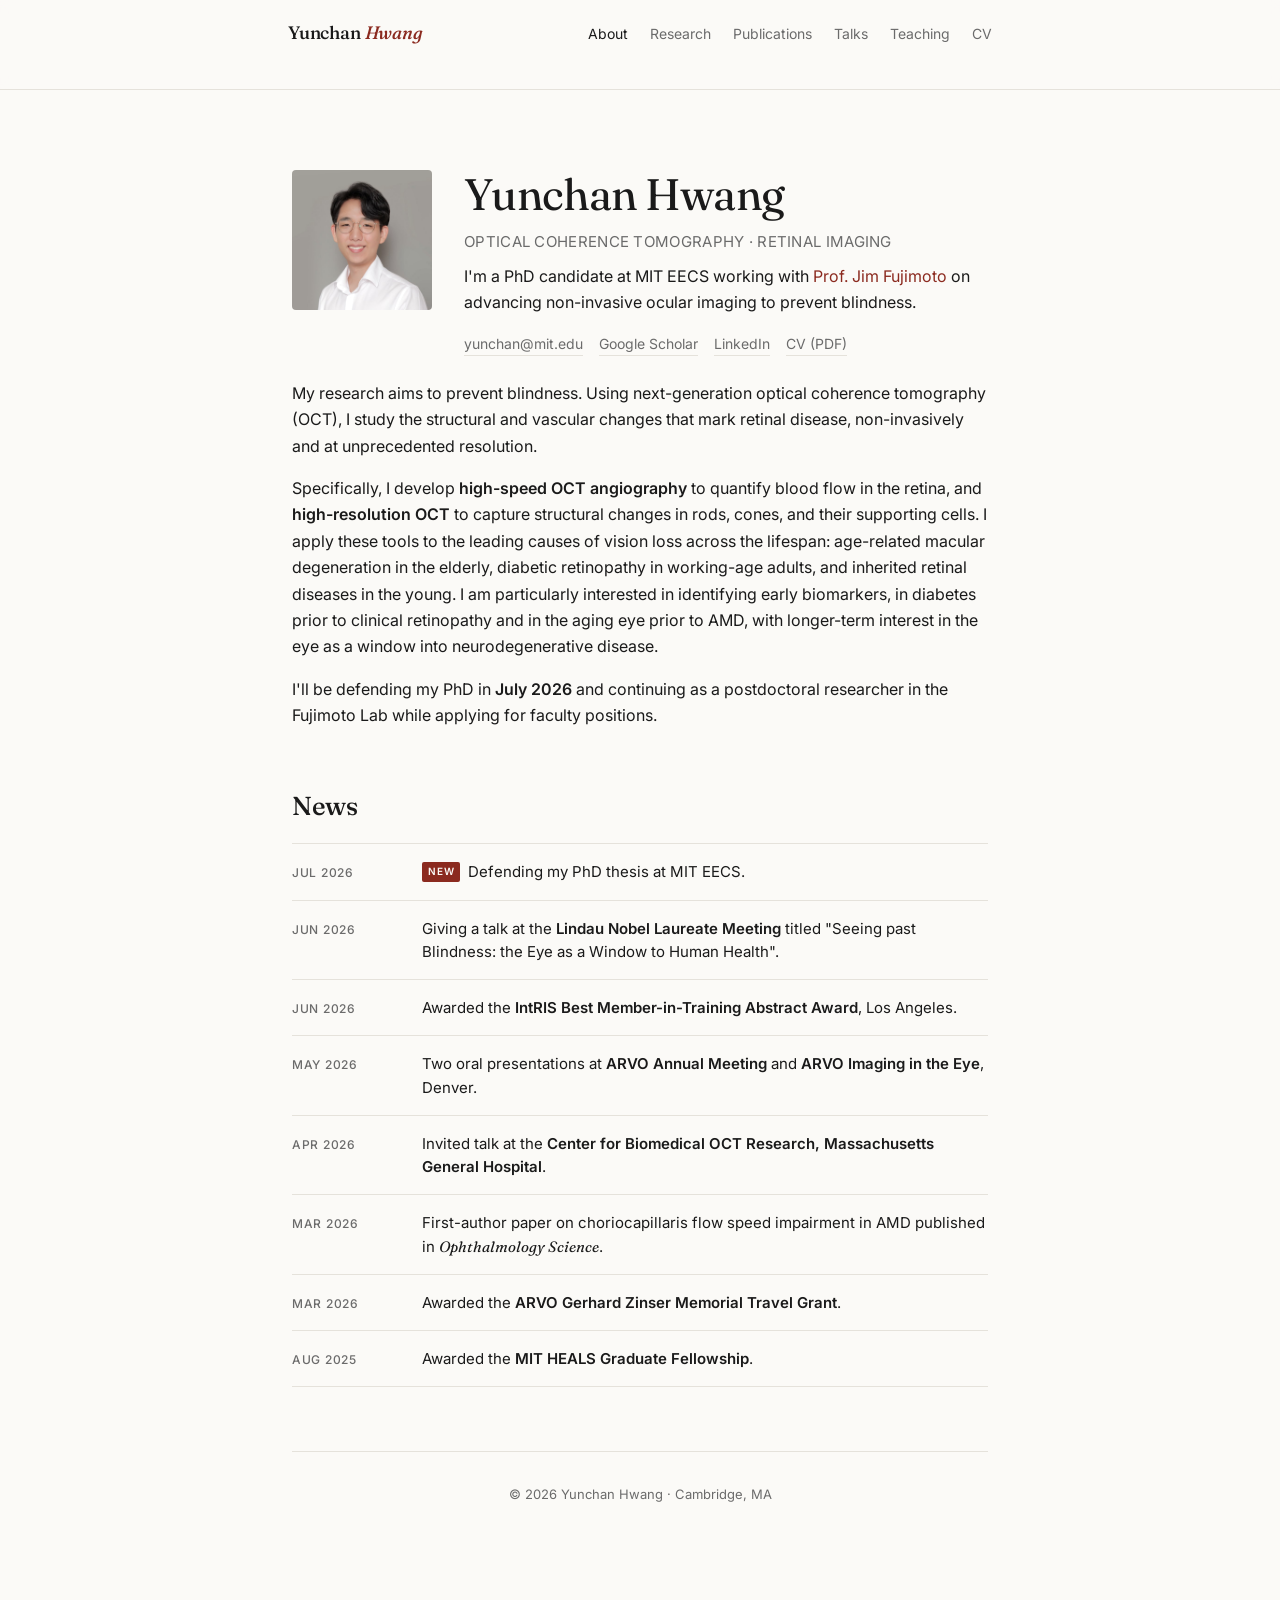
==== index.html @ 3dc6cbd8 "Site rewrite" ====
<!DOCTYPE html>
<html lang="en">
<head>
  <meta charset="UTF-8">
  <meta name="viewport" content="width=device-width, initial-scale=1.0">
  <title>Yunchan Hwang</title>
  <meta name="description" content="Yunchan Hwang — PhD candidate at MIT, developing optical coherence tomography to prevent blindness.">
  <link rel="stylesheet" href="assets/style.css">
</head>
<body>

<nav class="top">
  <div class="inner">
    <a href="index.html" class="brand">Yunchan <em>Hwang</em></a>
    <ul>
      <li><a href="index.html" class="current">About</a></li>
      <li><a href="research.html">Research</a></li>
      <li><a href="publications.html">Publications</a></li>
      <li><a href="talks.html">Talks</a></li>
      <li><a href="teaching.html">Teaching</a></li>
      <li><a href="papers/Hwang_CV.pdf">CV</a></li>
    </ul>
  </div>
</nav>

<main class="wrap">

  <section class="hero reveal">
    <img src="assets/photo.jpg" alt="Yunchan Hwang">
    <div class="who">
      <h1>Yunchan Hwang
        <span class="sub">Optical Coherence Tomography · Retinal Imaging</span>
      </h1>
      <p>I'm a PhD candidate at MIT EECS working with <a href="https://www.eecs.mit.edu/people/james-fujimoto" target="_blank" rel="noopener">Prof. Jim Fujimoto</a> on advancing non-invasive ocular imaging to prevent blindness.</p>
      <div class="contact-row">
        <a href="mailto:yunchan@mit.edu">yunchan@mit.edu</a>
        <a href="https://scholar.google.com/citations?user=w0-8Y4QAAAAJ&hl=en/" target="_blank" rel="noopener">Google Scholar</a>
        <a href="https://www.linkedin.com/in/yunchan-hwang-60914025a/" target="_blank" rel="noopener">LinkedIn</a>
        <a href="papers/Hwang_CV.pdf">CV (PDF)</a>
      </div>
    </div>
  </section>

  <section class="reveal">
    <p>My research aims to prevent blindness. Using next-generation optical coherence tomography (OCT), I study the structural and vascular changes that mark retinal disease, non-invasively and at unprecedented resolution.</p>

    <p>Specifically, I develop <strong>high-speed OCT angiography</strong> to quantify blood flow in the retina, and <strong>high-resolution OCT</strong> to capture structural changes in rods, cones, and their supporting cells. 
      I apply these tools to the leading causes of vision loss across the lifespan: age-related macular degeneration in the elderly, diabetic retinopathy in working-age adults, and inherited retinal diseases in the young.
      I am particularly interested in identifying early biomarkers, in diabetes prior to clinical retinopathy and in the aging eye prior to AMD, with longer-term interest in the eye as a window into neurodegenerative disease.</p>

    <p>I'll be defending my PhD in <strong>July 2026</strong> and continuing as a postdoctoral researcher in the Fujimoto Lab while applying for faculty positions.</p>

  </section>

  <h2 class="reveal">News</h2>
  <ul class="news">
    <li>
      <span class="when">Jul 2026</span>
      <span class="what"><span class="new-tag">new</span>Defending my PhD thesis at MIT EECS.</span>
    </li>
    <li>
      <span class="when">Jun 2026</span>
      <span class="what">Giving a talk at the <strong>Lindau Nobel Laureate Meeting</strong> titled "Seeing past Blindness: the Eye as a Window to Human Health".</span>
    </li>
    <li>
      <span class="when">Jun 2026</span>
      <span class="what">Awarded the <strong>IntRIS Best Member-in-Training Abstract Award</strong>, Los Angeles.</span>
    </li>
    <li>
      <span class="when">May 2026</span>
      <span class="what">Two oral presentations at <strong>ARVO Annual Meeting</strong> and <strong>ARVO Imaging in the Eye</strong>, Denver.</span>
    </li>
    <li>
      <span class="when">Apr 2026</span>
      <span class="what">Invited talk at the <strong>Center for Biomedical OCT Research, Massachusetts General Hospital</strong>.</span>
    </li>
    <li>
      <span class="when">Mar 2026</span>
      <span class="what">First-author paper on choriocapillaris flow speed impairment in AMD published in <em>Ophthalmology Science</em>.</span>
    </li>
    <li>
      <span class="when">Mar 2026</span>
      <span class="what">Awarded the <strong>ARVO Gerhard Zinser Memorial Travel Grant</strong>.</span>
    </li>
    <li>
      <span class="when">Aug 2025</span>
      <span class="what">Awarded the <strong>MIT HEALS Graduate Fellowship</strong>.</span>
    </li>
  </ul>

  <footer>© 2026 Yunchan Hwang · Cambridge, MA</footer>

</main>

</body>
</html>
---- assets/style.css ----
/* ============================================================
   Yunchan Hwang — personal site
   Refined editorial style. One stylesheet for the whole site.
   ============================================================ */

@import url('https://fonts.googleapis.com/css2?family=Fraunces:opsz,wght@9..144,300;9..144,400;9..144,500;9..144,600&family=Inter:wght@400;500;600&display=swap');

:root {
  --bg: #fbfaf7;          /* warm off-white, paper-like */
  --ink: #1a1a1a;         /* near-black text */
  --muted: #6b6b6b;       /* secondary text */
  --line: #e5e2db;        /* subtle dividers */
  --accent: #8b2a1f;      /* deep oxblood — borrowed from retinal vasculature */
  --highlight: #f4efe6;   /* card / hover */
  --serif: 'Fraunces', Georgia, serif;
  --sans: 'Inter', -apple-system, sans-serif;
  --maxw: 760px;
}

* { box-sizing: border-box; margin: 0; padding: 0; }

html { scroll-behavior: smooth; }

body {
  background: var(--bg);
  color: var(--ink);
  font-family: var(--sans);
  font-size: 16px;
  line-height: 1.65;
  -webkit-font-smoothing: antialiased;
  text-rendering: optimizeLegibility;
}

/* ---------- Layout ---------- */
.wrap {
  max-width: var(--maxw);
  margin: 0 auto;
  padding: 56px 28px 96px;
}

@media (min-width: 900px) {
  .wrap { padding: 80px 32px 120px; }
}

/* ---------- Top nav ---------- */
nav.top {
  border-bottom: 1px solid var(--line);
  background: var(--bg);
  position: sticky;
  top: 0;
  z-index: 10;
  backdrop-filter: blur(8px);
  background: rgba(251, 250, 247, 0.85);
}

nav.top .inner {
  max-width: var(--maxw);
  margin: 0 auto;
  padding: 18px 28px;
  display: flex;
  justify-content: space-between;
  align-items: baseline;
  gap: 24px;
  flex-wrap: wrap;
}

nav.top .brand {
  font-family: var(--serif);
  font-weight: 500;
  font-size: 18px;
  letter-spacing: -0.01em;
  color: var(--ink);
  text-decoration: none;
}

nav.top .brand em {
  font-style: italic;
  color: var(--accent);
}

nav.top ul {
  list-style: none;
  display: flex;
  gap: 22px;
  font-size: 14px;
}

nav.top a {
  color: var(--muted);
  text-decoration: none;
  transition: color 0.15s ease;
}

nav.top a:hover,
nav.top a.current {
  color: var(--ink);
}

/* ---------- Typography ---------- */
h1, h2, h3 {
  font-family: var(--serif);
  font-weight: 400;
  letter-spacing: -0.015em;
  color: var(--ink);
}

h1 {
  font-size: 44px;
  line-height: 1.1;
  margin-bottom: 8px;
  font-weight: 400;
}

h1 .sub {
  display: block;
  font-family: var(--sans);
  font-size: 15px;
  font-weight: 400;
  color: var(--muted);
  letter-spacing: 0.02em;
  text-transform: uppercase;
  margin-top: 16px;
}

h2 {
  font-size: 26px;
  margin: 56px 0 16px;
  font-weight: 500;
}

h3 {
  font-size: 19px;
  margin: 28px 0 8px;
  font-weight: 500;
}

p { margin-bottom: 16px; }

a { color: var(--accent); text-decoration: none; border-bottom: 1px solid transparent; transition: border-color 0.15s; }
a:hover { border-bottom-color: var(--accent); }

strong { font-weight: 600; }

em { font-style: italic; font-family: var(--serif); }

ul, ol { margin: 0 0 20px 24px; }
li { margin-bottom: 6px; }

hr {
  border: none;
  border-top: 1px solid var(--line);
  margin: 48px 0;
}

/* ---------- Hero (About page) ---------- */
.hero {
  display: grid;
  grid-template-columns: 1fr;
  gap: 32px;
  margin-bottom: 24px;
}

@media (min-width: 700px) {
  .hero { grid-template-columns: 140px 1fr; align-items: start; }
}

.hero img {
  width: 140px;
  height: 140px;
  object-fit: cover;
  border-radius: 4px;
  filter: grayscale(15%) contrast(1.02);
}

.hero .who h1 { margin-bottom: 12px; }
.hero .role {
  font-family: var(--serif);
  font-style: italic;
  color: var(--muted);
  font-size: 18px;
  margin-bottom: 8px;
}

.contact-row {
  font-size: 14px;
  color: var(--muted);
  margin-top: 14px;
  display: flex;
  gap: 16px;
  flex-wrap: wrap;
}

.contact-row a {
  color: var(--muted);
  border-bottom: 1px solid var(--line);
}
.contact-row a:hover { color: var(--ink); border-bottom-color: var(--ink); }

/* ---------- News list ---------- */
.news {
  list-style: none;
  margin-left: 0;
  border-top: 1px solid var(--line);
}

.news li {
  display: grid;
  grid-template-columns: 110px 1fr;
  gap: 20px;
  padding: 16px 0;
  border-bottom: 1px solid var(--line);
  font-size: 15px;
  margin: 0;
  align-items: start;
}

.news .when {
  color: var(--muted);
  font-size: 12px;
  letter-spacing: 0.06em;
  text-transform: uppercase;
  padding-top: 3px;
  white-space: nowrap;
  font-family: var(--sans);
  font-weight: 500;
}

.news .what { color: var(--ink); line-height: 1.55; }

.news .what .new-tag {
  display: inline-block;
  background: var(--accent);
  color: var(--bg);
  font-size: 10px;
  font-weight: 600;
  letter-spacing: 0.08em;
  text-transform: uppercase;
  padding: 2px 6px;
  border-radius: 2px;
  margin-right: 8px;
  vertical-align: 2px;
}

/* ---------- Research thrusts ---------- */
.thrust {
  margin-bottom: 36px;
  padding-bottom: 36px;
  border-bottom: 1px solid var(--line);
}
.thrust:last-child { border-bottom: none; }

.thrust .label {
  font-size: 12px;
  letter-spacing: 0.12em;
  text-transform: uppercase;
  color: var(--accent);
  margin-bottom: 6px;
  font-weight: 600;
}

/* ---------- Publications ---------- */
.year-band {
  font-family: var(--serif);
  font-size: 14px;
  color: var(--muted);
  letter-spacing: 0.06em;
  margin: 40px 0 12px;
  padding-bottom: 6px;
  border-bottom: 1px solid var(--line);
}

.pub {
  margin-bottom: 22px;
  font-size: 15px;
  line-height: 1.55;
}
.pub .authors { color: var(--ink); }
.pub .authors .me { font-weight: 600; }
.pub .title {
  font-family: var(--serif);
  font-style: italic;
  display: block;
  margin: 2px 0;
}
.pub .venue { color: var(--muted); font-size: 14px; }
.pub .links { font-size: 13px; margin-top: 4px; }
.pub .links a {
  color: var(--muted);
  border-bottom: 1px dotted var(--muted);
  margin-right: 10px;
}
.pub .links a:hover { color: var(--accent); border-bottom-color: var(--accent); }
.pub .tag {
  display: inline-block;
  background: var(--highlight);
  color: var(--accent);
  font-size: 11px;
  font-weight: 600;
  letter-spacing: 0.06em;
  text-transform: uppercase;
  padding: 1px 6px;
  border-radius: 2px;
  margin-left: 6px;
  vertical-align: 1px;
}

/* ---------- Talks ---------- */
.talk {
  display: grid;
  grid-template-columns: 100px 1fr;
  gap: 18px;
  padding: 12px 0;
  border-bottom: 1px solid var(--line);
  font-size: 15px;
}
.talk .date { color: var(--muted); font-size: 13px; padding-top: 2px; }
.talk .where { color: var(--muted); font-size: 14px; }
.talk.upcoming .date::after {
  content: "upcoming";
  display: block;
  font-size: 10px;
  color: var(--accent);
  font-weight: 600;
  letter-spacing: 0.08em;
  text-transform: uppercase;
  margin-top: 2px;
}

/* ---------- Buttons / CTA ---------- */
.button {
  display: inline-block;
  border: 1px solid var(--ink);
  color: var(--ink);
  padding: 8px 18px;
  font-size: 14px;
  border-radius: 2px;
  text-decoration: none;
  transition: all 0.15s ease;
}
.button:hover {
  background: var(--ink);
  color: var(--bg);
  border-color: var(--ink);
}

/* ---------- Footer ---------- */
footer {
  border-top: 1px solid var(--line);
  margin-top: 64px;
  padding: 32px 0;
  font-size: 13px;
  color: var(--muted);
  text-align: center;
}

/* ---------- Subtle reveal animation ---------- */
.reveal {
  opacity: 0;
  transform: translateY(8px);
  animation: rise 0.6s ease forwards;
}
.reveal:nth-child(2) { animation-delay: 0.05s; }
.reveal:nth-child(3) { animation-delay: 0.1s; }
.reveal:nth-child(4) { animation-delay: 0.15s; }

@keyframes rise {
  to { opacity: 1; transform: translateY(0); }
}

/* ---------- Simulator page specifics ---------- */
.sim-intro {
  background: var(--highlight);
  border-left: 3px solid var(--accent);
  padding: 18px 22px;
  margin: 24px 0 32px;
  font-size: 15px;
}

.disease-picker {
  display: flex;
  gap: 8px;
  flex-wrap: wrap;
  margin: 24px 0 28px;
}

.disease-picker button {
  background: transparent;
  border: 1px solid var(--line);
  color: var(--ink);
  font-family: var(--sans);
  font-size: 14px;
  padding: 10px 16px;
  border-radius: 2px;
  cursor: pointer;
  transition: all 0.15s ease;
}

.disease-picker button:hover {
  border-color: var(--ink);
}

.disease-picker button.active {
  background: var(--ink);
  color: var(--bg);
  border-color: var(--ink);
}

.sim-stage {
  display: grid;
  grid-template-columns: 1fr;
  gap: 12px;
  margin-bottom: 20px;
}

@media (min-width: 700px) {
  .sim-stage { grid-template-columns: 1fr 1fr; gap: 18px; }
}

.sim-panel {
  border: 1px solid var(--line);
  border-radius: 3px;
  overflow: hidden;
  background: #000;
  aspect-ratio: 1 / 1;
  position: relative;
}

.sim-panel canvas {
  display: block;
  width: 100%;
  height: 100%;
}

.sim-panel .panel-label {
  position: absolute;
  bottom: 10px;
  left: 12px;
  background: rgba(0,0,0,0.55);
  color: #f4efe6;
  font-size: 11px;
  letter-spacing: 0.12em;
  text-transform: uppercase;
  padding: 4px 8px;
  border-radius: 2px;
  pointer-events: none;
}

.sim-explain {
  font-size: 15px;
  color: var(--ink);
  padding: 18px 0;
  border-top: 1px solid var(--line);
}

.sim-explain .clinical {
  display: block;
  font-size: 12px;
  letter-spacing: 0.1em;
  text-transform: uppercase;
  color: var(--accent);
  margin-bottom: 10px;
  font-weight: 600;
}

.sim-controls {
  display: flex;
  gap: 18px;
  align-items: center;
  margin: 14px 0 22px;
  font-size: 14px;
  color: var(--muted);
  flex-wrap: wrap;
}

.sim-controls label { display: flex; align-items: center; gap: 8px; }
.sim-controls input[type="range"] { width: 160px; accent-color: var(--accent); }

.disclaimer {
  font-size: 12px;
  color: var(--muted);
  font-style: italic;
  margin-top: 24px;
  padding-top: 18px;
  border-top: 1px solid var(--line);
}
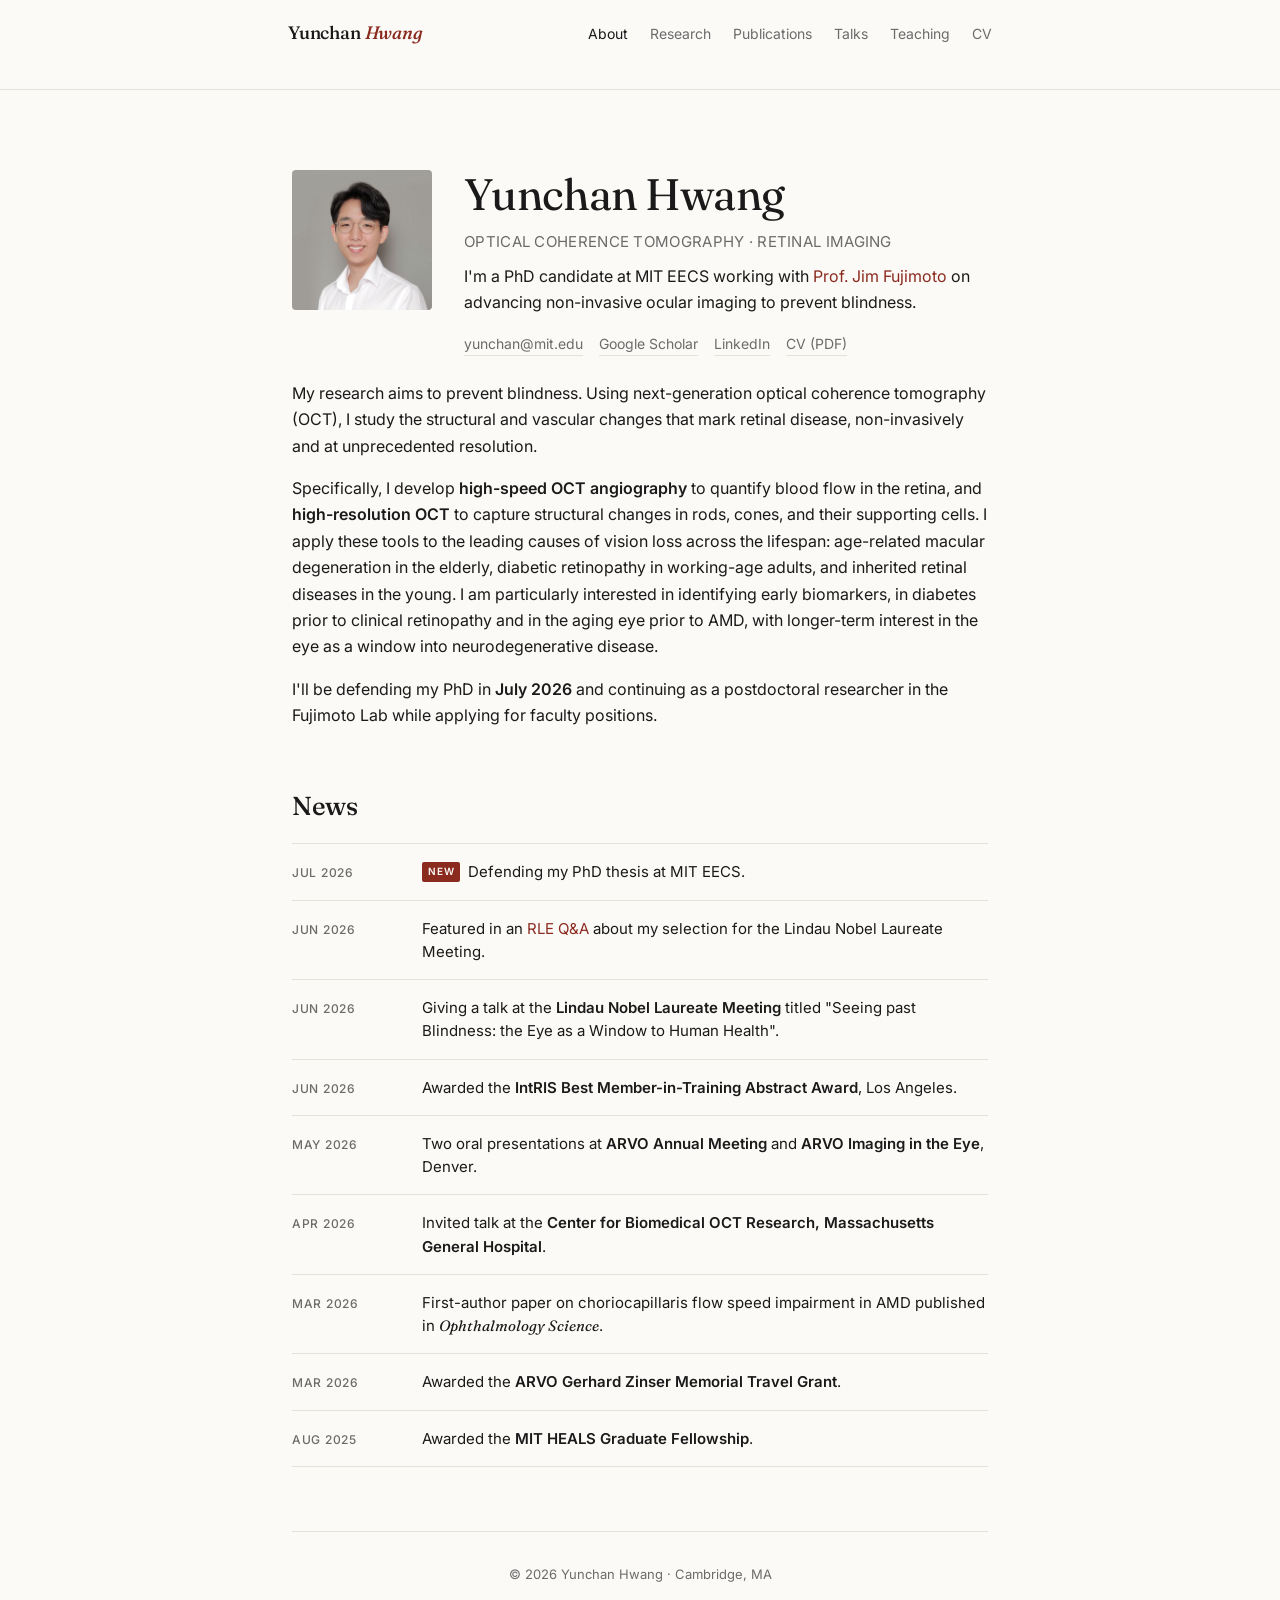
==== commit a6d1e610: "news update rle" ====
--- a/index.html
+++ b/index.html
@@ -60,6 +60,10 @@
     </li>
     <li>
       <span class="when">Jun 2026</span>
+      <span class="what">Featured in an <a href="https://www.rle.mit.edu/interview-with-yunchan-hwang">RLE Q&amp;A</a> about my selection for the Lindau Nobel Laureate Meeting.</span>
+    </li>
+    <li>
+      <span class="when">Jun 2026</span>
       <span class="what">Giving a talk at the <strong>Lindau Nobel Laureate Meeting</strong> titled "Seeing past Blindness: the Eye as a Window to Human Health".</span>
     </li>
     <li>
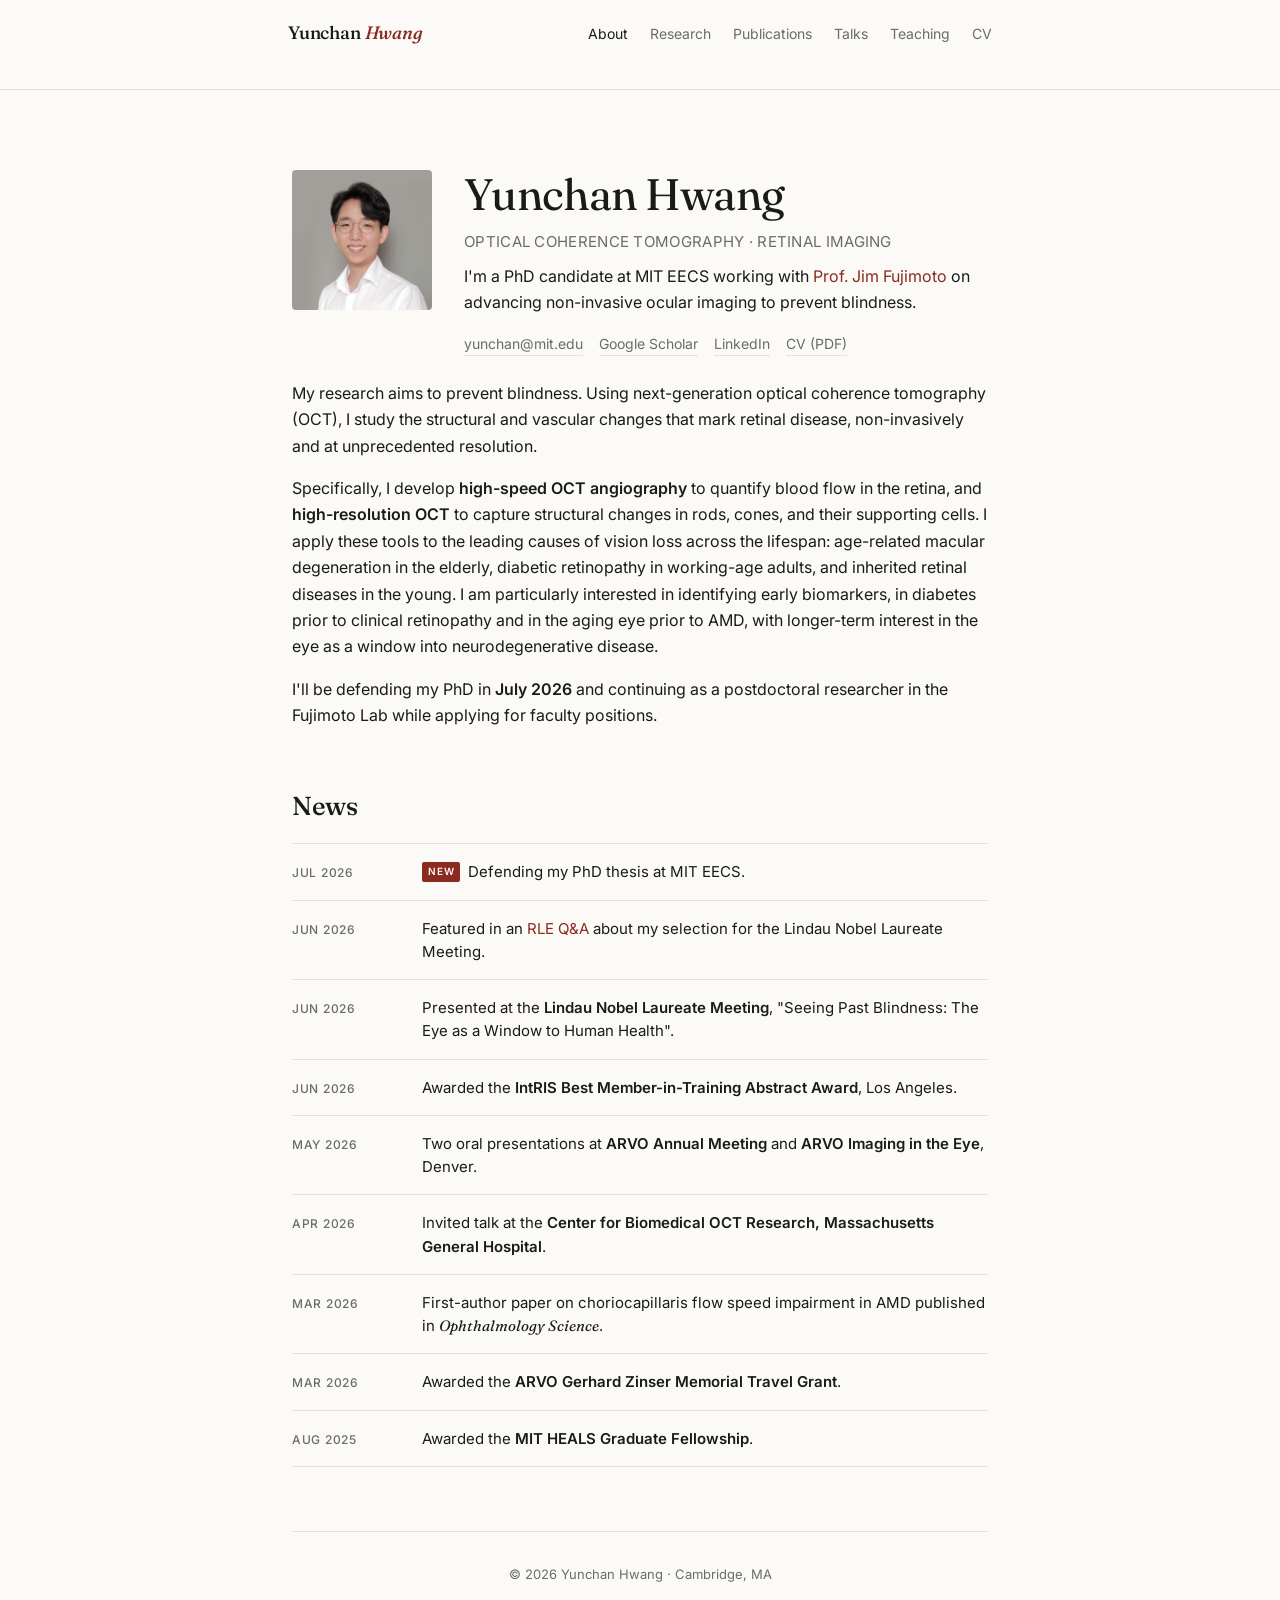
==== commit e96d560b: "Index news Lindau" ====
--- a/index.html
+++ b/index.html
@@ -64,7 +64,7 @@
     </li>
     <li>
       <span class="when">Jun 2026</span>
-      <span class="what">Giving a talk at the <strong>Lindau Nobel Laureate Meeting</strong> titled "Seeing past Blindness: the Eye as a Window to Human Health".</span>
+      <span class="what">Presented at the <strong>Lindau Nobel Laureate Meeting</strong>, "Seeing Past Blindness: The Eye as a Window to Human Health".</span>
     </li>
     <li>
       <span class="when">Jun 2026</span>
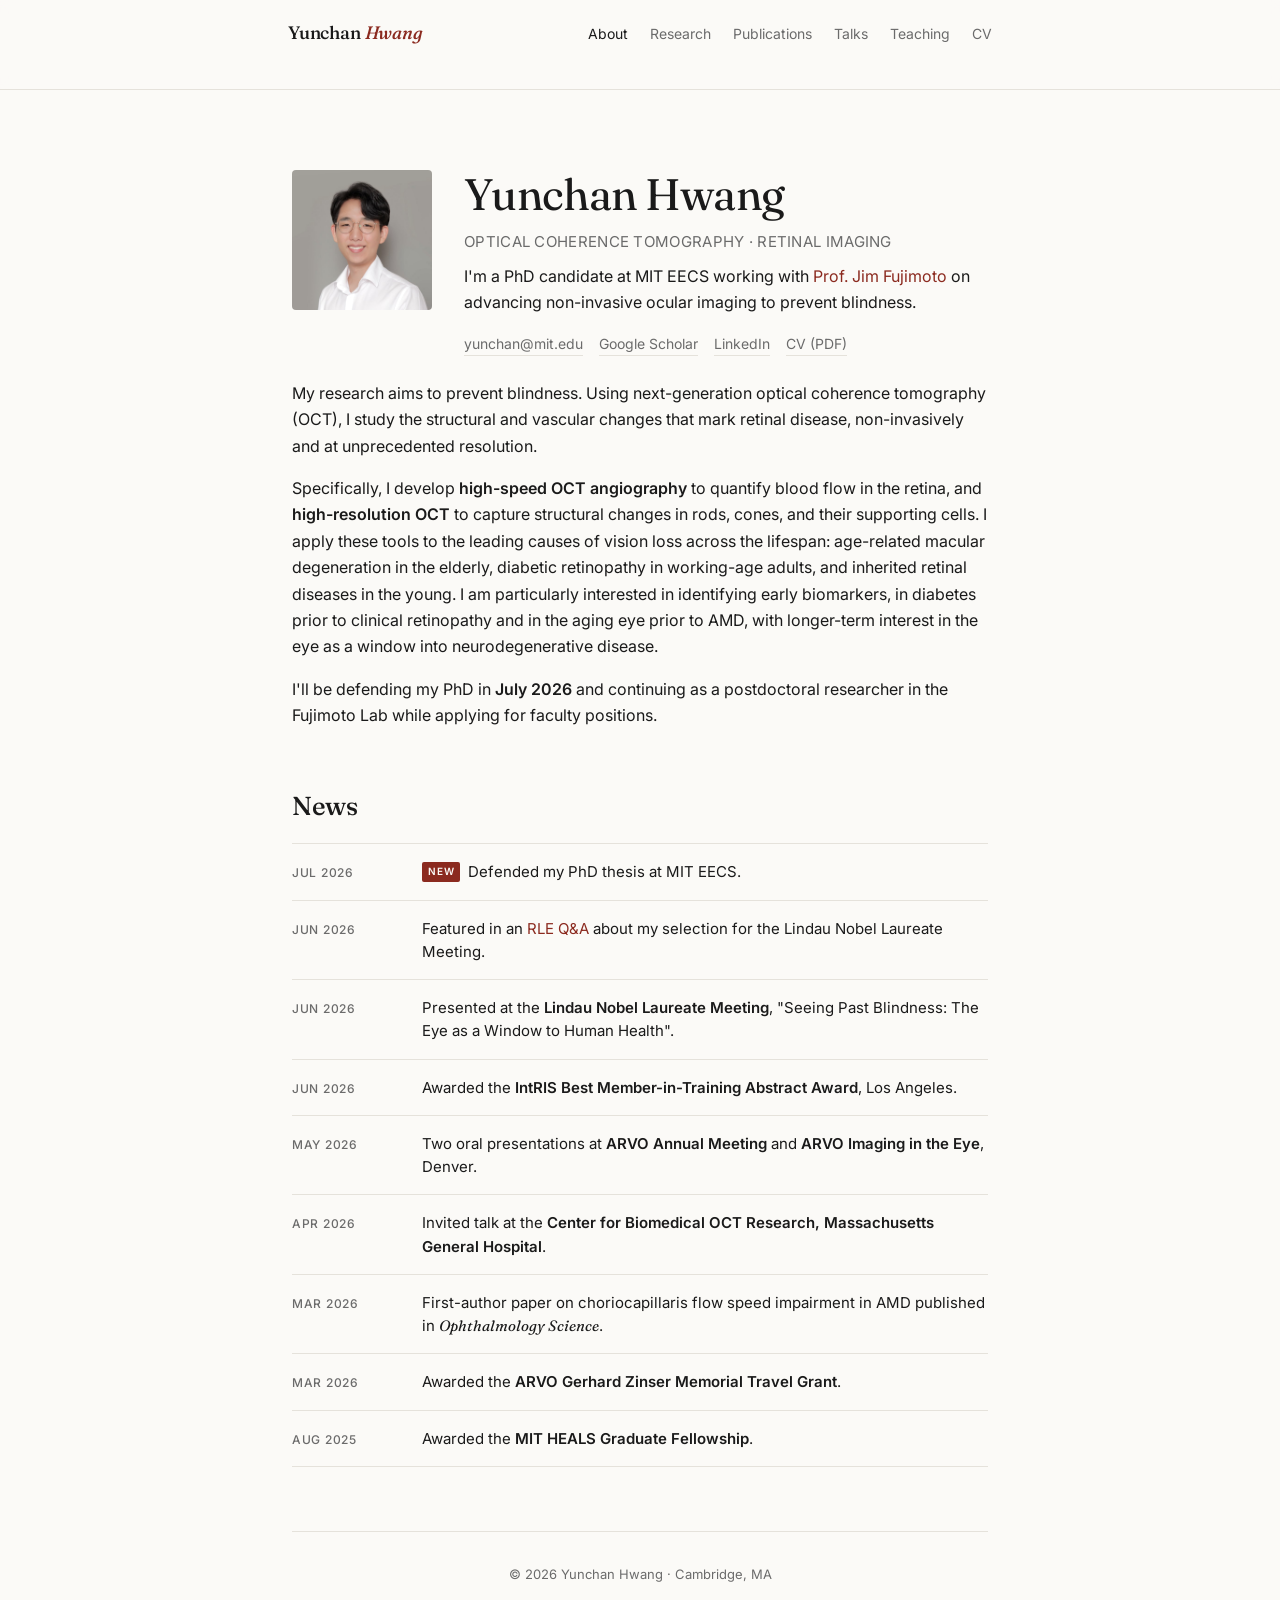
==== commit 6edf4a1d: "Defending thesis->defended" ====
--- a/index.html
+++ b/index.html
@@ -56,7 +56,7 @@
   <ul class="news">
     <li>
       <span class="when">Jul 2026</span>
-      <span class="what"><span class="new-tag">new</span>Defending my PhD thesis at MIT EECS.</span>
+      <span class="what"><span class="new-tag">new</span>Defended my PhD thesis at MIT EECS.</span>
     </li>
     <li>
       <span class="when">Jun 2026</span>
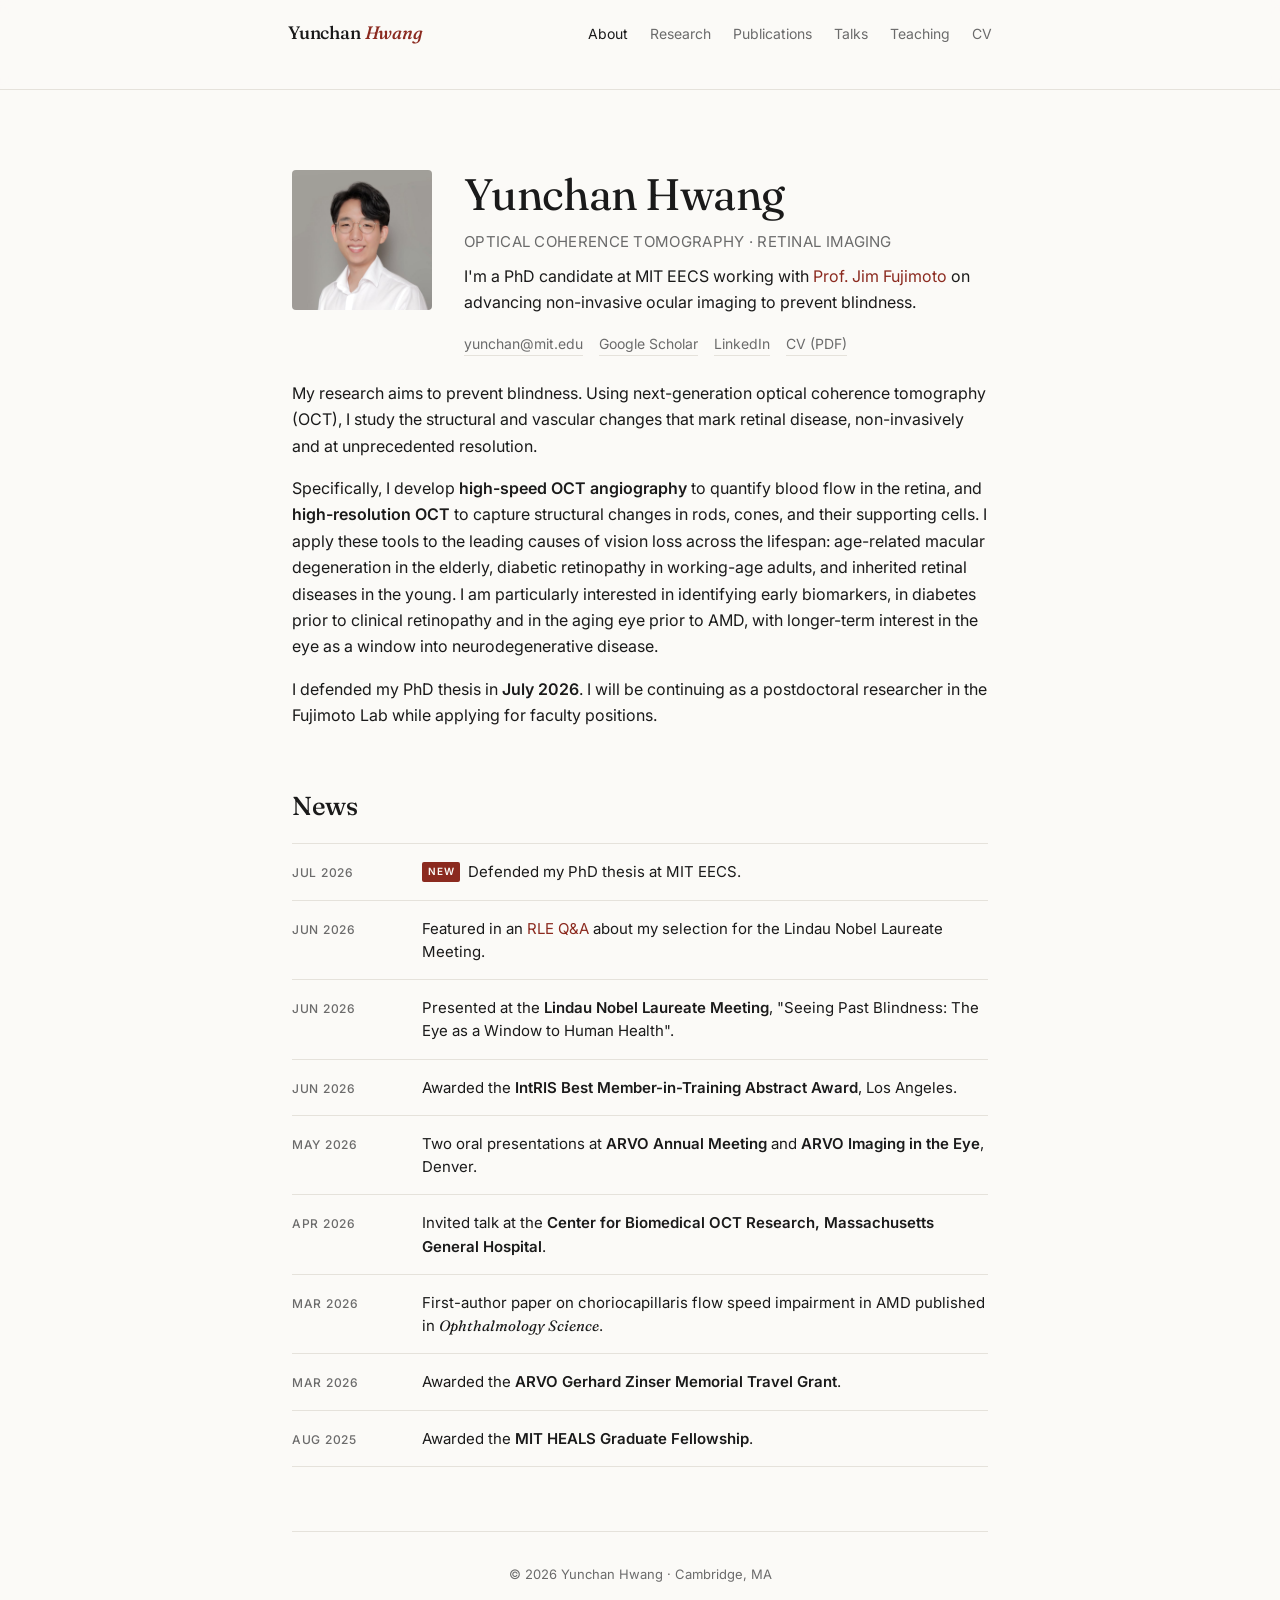
==== commit 10921ea7: "Update index.html Defending->defended phd thesis" ====
--- a/index.html
+++ b/index.html
@@ -48,7 +48,7 @@
       I apply these tools to the leading causes of vision loss across the lifespan: age-related macular degeneration in the elderly, diabetic retinopathy in working-age adults, and inherited retinal diseases in the young.
       I am particularly interested in identifying early biomarkers, in diabetes prior to clinical retinopathy and in the aging eye prior to AMD, with longer-term interest in the eye as a window into neurodegenerative disease.</p>
 
-    <p>I'll be defending my PhD in <strong>July 2026</strong> and continuing as a postdoctoral researcher in the Fujimoto Lab while applying for faculty positions.</p>
+    <p>I defended my PhD thesis in <strong>July 2026</strong>. I will be continuing as a postdoctoral researcher in the Fujimoto Lab while applying for faculty positions.</p>
 
   </section>
 
